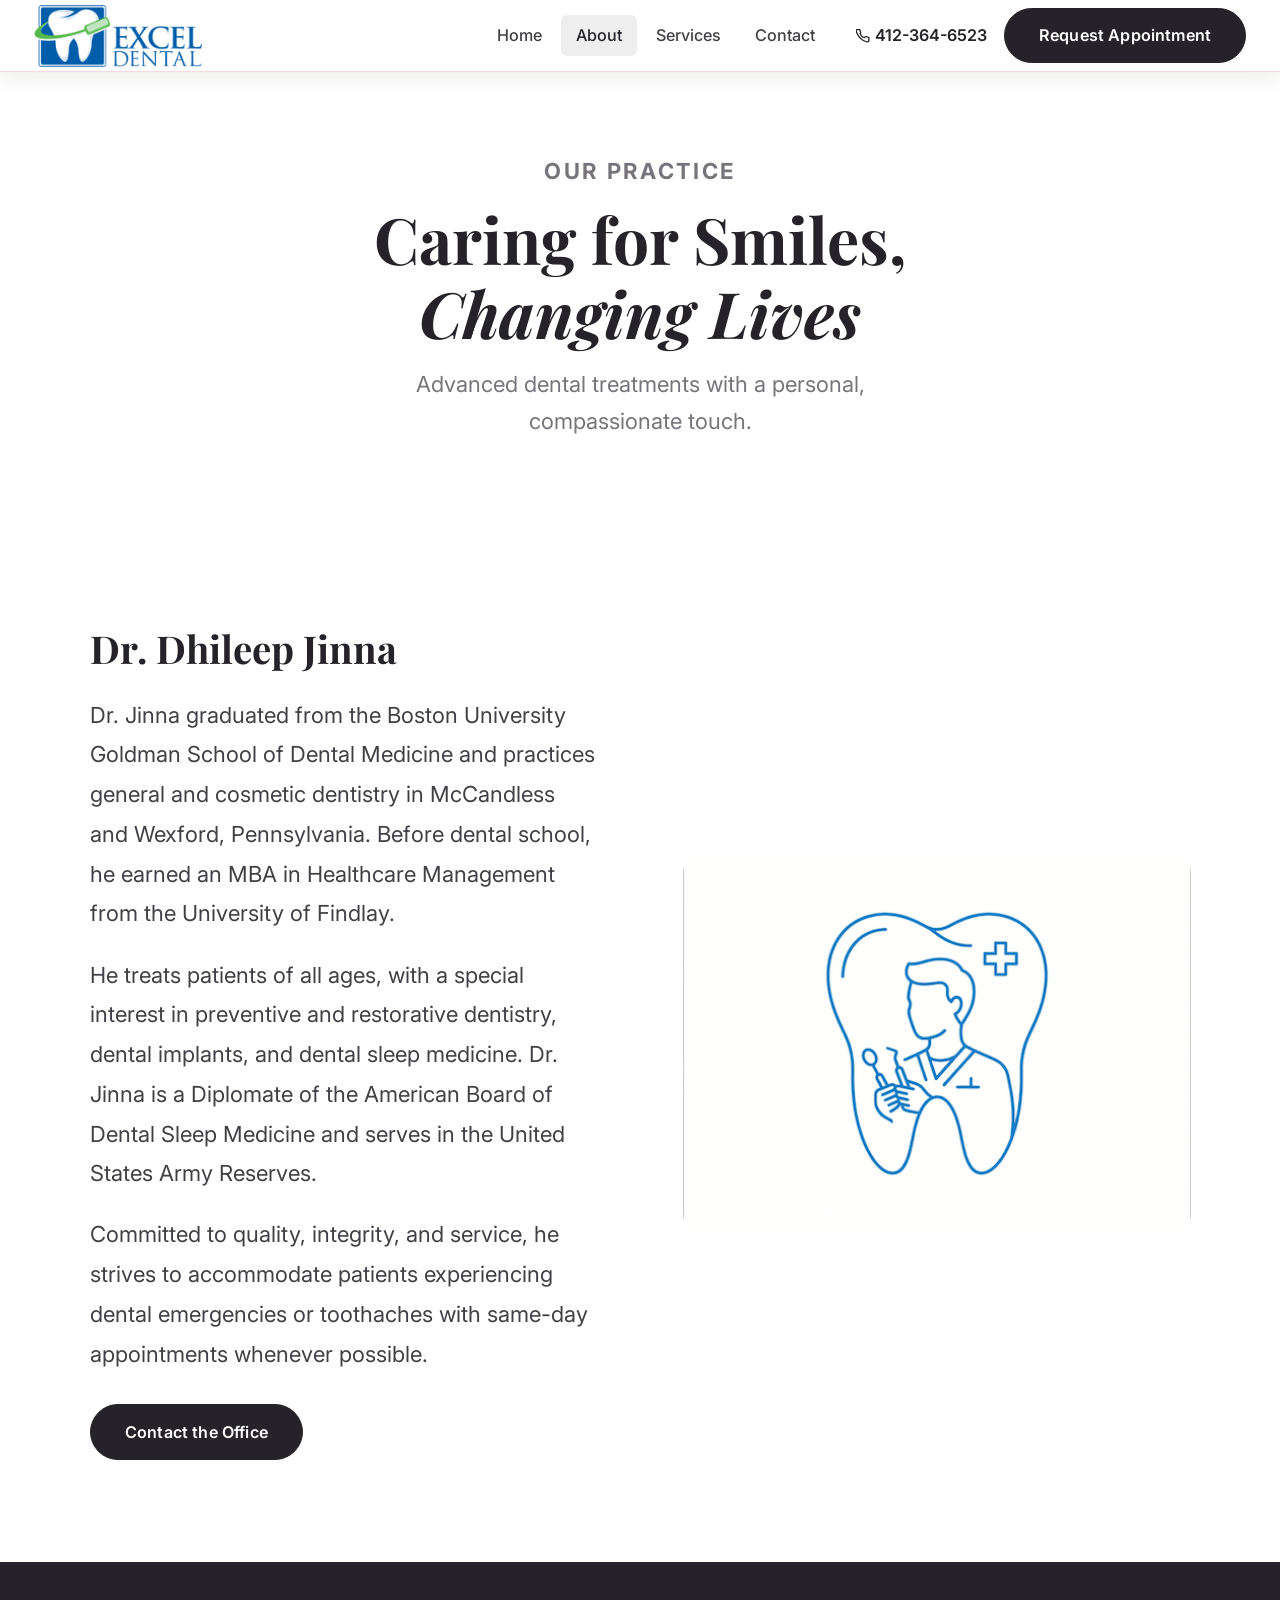
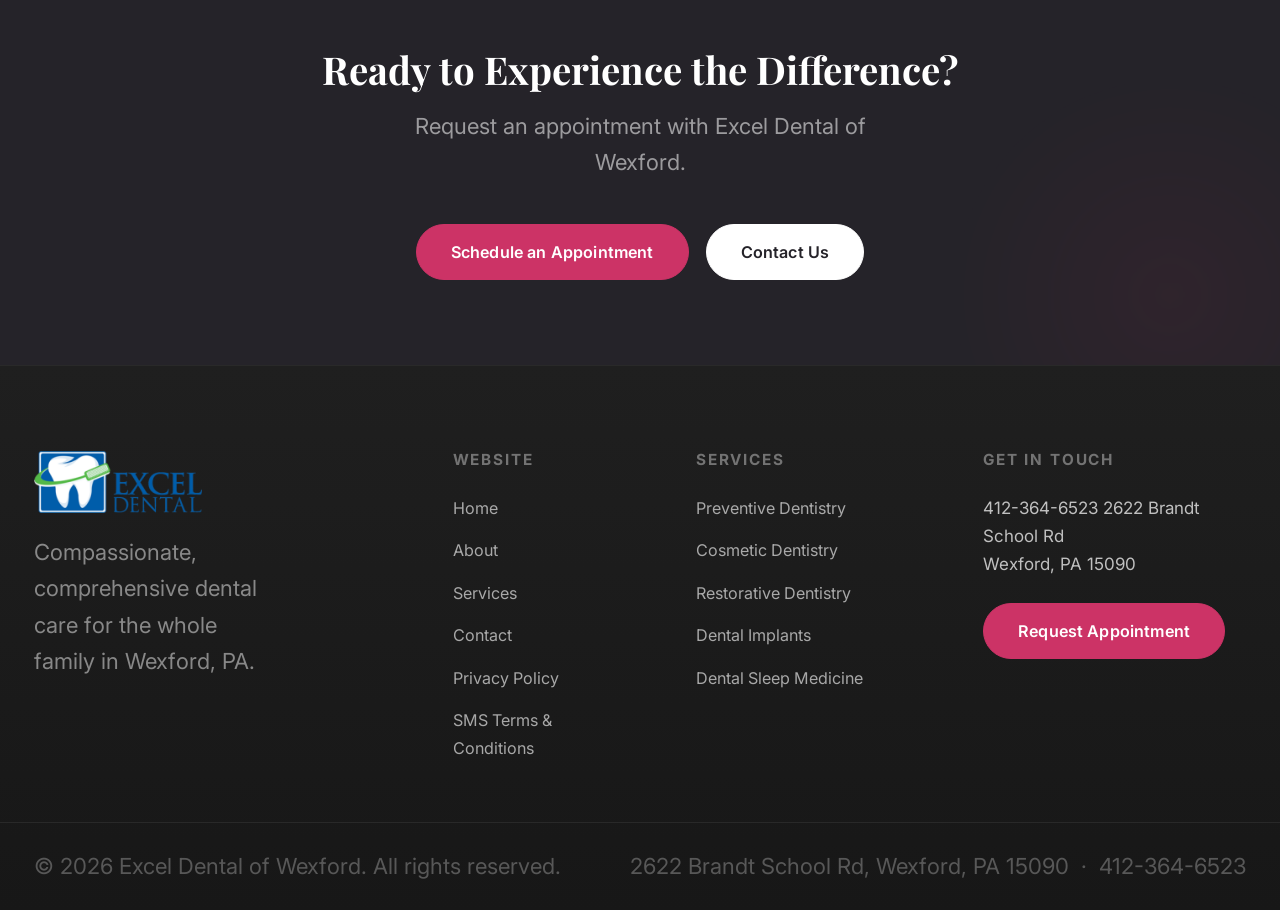
==== about.html @ 0b2e1213 "created the website" ====
<!DOCTYPE html>
<html lang="en">
<head>
  <meta charset="UTF-8" />
  <meta name="viewport" content="width=device-width, initial-scale=1.0" />
  <title>About | Excel Dental of Wexford</title>
  <meta name="description" content="Meet Dr. Dhileep Jinna and learn about Excel Dental of Wexford's compassionate approach to general and cosmetic dentistry." />
  <link rel="canonical" href="https://www.exceldentalwexford.com/about.html" />
  <meta property="og:type" content="website" />
  <meta property="og:site_name" content="Excel Dental of Wexford" />
  <meta property="og:title" content="About Us | Excel Dental of Wexford" />
  <meta property="og:description" content="Meet Dr. Dhileep Jinna and learn about Excel Dental of Wexford's compassionate approach to general and cosmetic dentistry." />
  <meta property="og:url" content="https://www.exceldentalwexford.com/about.html" />
  <meta property="og:image" content="https://www.exceldentalwexford.com/assets/images/excel-dental-wexford-logo.png" />
  <meta name="twitter:card" content="summary_large_image" />
  <meta name="twitter:title" content="About Us | Excel Dental of Wexford" />
  <meta name="twitter:description" content="Meet Dr. Dhileep Jinna and learn about Excel Dental of Wexford's compassionate approach to general and cosmetic dentistry." />
  <meta name="twitter:image" content="https://www.exceldentalwexford.com/assets/images/excel-dental-wexford-logo.png" />
  <link rel="preconnect" href="https://fonts.googleapis.com" />
  <link rel="preconnect" href="https://fonts.gstatic.com" crossorigin />
  <link href="https://fonts.googleapis.com/css2?family=Playfair+Display:ital,wght@0,400;0,600;0,700;1,400;1,600&family=Inter:wght@300;400;500;600;700&display=swap" rel="stylesheet" />
  <link rel="stylesheet" href="css/style.css" />
  <link rel="icon" href="/favicon.ico" sizes="any" />
  <script type="application/ld+json">
  {
    "@context": "https://schema.org",
    "@type": "MedicalOrganization",
    "name": "Excel Dental of Wexford",
    "url": "https://www.exceldentalwexford.com/about.html",
    "description": "Meet Dr. Dhileep Jinna and learn about Excel Dental of Wexford's compassionate approach to general and cosmetic dentistry.",
    "telephone": "+14123646523",
    "address": {
      "@type": "PostalAddress",
      "streetAddress": "2622 Brandt School Rd",
      "addressLocality": "Wexford",
      "addressRegion": "PA",
      "postalCode": "15090",
      "addressCountry": "US"
    },
    "foundingDate": "2000",
    "medicalSpecialty": "Dentistry"
  }
  </script>
</head>
<body>

  <!-- ===== NAVBAR ===== -->
  <header class="navbar" id="navbar">
    <div class="nav-inner">
      <a href="index.html" class="nav-logo" aria-label="Excel Dental of Wexford — home">
        <div class="nav-logo-icon">
          <svg viewBox="-32 0 512 512" xmlns="http://www.w3.org/2000/svg" aria-hidden="true" style="fill:#fff;">
            <path d="M443.98 96.25c-11.01-45.22-47.11-82.06-92.01-93.72-32.19-8.36-63 5.1-89.14 24.33-3.25 2.39-6.96 3.73-10.5 5.48l28.32 18.21c7.42 4.77 9.58 14.67 4.8 22.11-4.46 6.95-14.27 9.86-22.11 4.8L162.83 12.84c-20.7-10.85-43.38-16.4-66.81-10.31-44.9 11.67-81 48.5-92.01 93.72-10.13 41.62-.42 80.81 21.5 110.43 23.36 31.57 32.68 68.66 36.29 107.35 4.4 47.16 10.33 94.16 20.94 140.32l7.8 33.95c3.19 13.87 15.49 23.7 29.67 23.7 13.97 0 26.15-9.55 29.54-23.16l34.47-138.42c4.56-18.32 20.96-31.16 39.76-31.16s35.2 12.85 39.76 31.16l34.47 138.42c3.39 13.61 15.57 23.16 29.54 23.16 14.18 0 26.48-9.83 29.67-23.7l7.8-33.95c10.61-46.15 16.53-93.16 20.94-140.32 3.61-38.7 12.93-75.78 36.29-107.35 21.95-29.61 31.66-68.8 21.53-110.43z"/>
          </svg>
        </div>
        <div class="nav-logo-text">
          <span class="name">Excel Dental of Wexford</span>
          <span class="tagline">Wexford, PA</span>
        </div>
      </a>
      <nav class="nav-menu" aria-label="Primary navigation">
        <a href="index.html">Home</a>
        <a href="about.html" class="active">About</a>
        <a href="services.html">Services</a>
        <a href="contact.html">Contact</a>
      </nav>
      <div class="nav-actions">
        <a href="tel:4123646523" class="nav-phone">
          <svg width="14" height="14" viewBox="0 0 24 24" fill="none" stroke="currentColor" stroke-width="2.2" stroke-linecap="round" stroke-linejoin="round" aria-hidden="true"><path d="M22 16.92v3a2 2 0 01-2.18 2 19.79 19.79 0 01-8.63-3.07A19.5 19.5 0 013.06 9.81a19.79 19.79 0 01-3.07-8.67A2 2 0 012.18 1h3a2 2 0 012 1.72c.127.96.361 1.903.7 2.81a2 2 0 01-.45 2.11L6.91 8.16a16 16 0 006.93 6.93l1.52-1.52a2 2 0 012.11-.45c.907.339 1.85.573 2.81.7A2 2 0 0122 16.92z"/></svg>
          412-364-6523
        </a>
        <a href="https://appt.link/meet-with-excel-dental-wexford-CfDi1af0/in-person-meeting" target="_blank" rel="noopener" class="btn btn-dark">Request Appointment</a>
      </div>
      <button class="nav-hamburger" id="navHamburger" aria-label="Toggle menu" aria-expanded="false">
        <span></span><span></span><span></span>
      </button>
    </div>
    <nav class="nav-mobile" aria-label="Mobile navigation">
      <a href="index.html">Home</a>
      <a href="about.html">About</a>
      <a href="services.html">Services</a>
      <a href="contact.html">Contact</a>
      <div class="nav-mobile-cta">
        <a href="tel:4123646523" class="btn btn-outline">📞 412-364-6523</a>
        <a href="https://appt.link/meet-with-excel-dental-wexford-CfDi1af0/in-person-meeting" target="_blank" rel="noopener" class="btn btn-dark">Request Appointment</a>
      </div>
    </nav>
  </header>

  <!-- ===== PAGE HEADER ===== -->
  <section class="page-header">
    <p class="tag">Our Practice</p>
    <h1>Caring for Smiles,<br><em>Changing Lives</em></h1>
    <p>Advanced dental treatments with a personal, compassionate touch.</p>
  </section>

  <!-- ===== STORY ===== -->
  <section class="about-story" aria-labelledby="story-heading">
    <div class="about-story-inner">
      <div class="about-story-text fade-up" data-reveal="fade-left">
        <h2 id="story-heading">Dr. Dhileep Jinna</h2>
        <p>Dr. Jinna graduated from the Boston University Goldman School of Dental Medicine and practices general and cosmetic dentistry in McCandless and Wexford, Pennsylvania. Before dental school, he earned an MBA in Healthcare Management from the University of Findlay.</p>
        <p>He treats patients of all ages, with a special interest in preventive and restorative dentistry, dental implants, and dental sleep medicine. Dr. Jinna is a Diplomate of the American Board of Dental Sleep Medicine and serves in the United States Army Reserves.</p>
        <p>Committed to quality, integrity, and service, he strives to accommodate patients experiencing dental emergencies or toothaches with same-day appointments whenever possible.</p>
        <a href="contact.html" class="btn btn-dark" style="margin-top:.5rem;">Contact the Office</a>
      </div>
      <div class="about-story-img fade-up" data-reveal="fade-right">
        <img
          src="assets/images/dr-dhileep-jinna.png"
          alt="Dr. Dhileep Jinna of Excel Dental of Wexford"
          loading="lazy"
        />
      </div>
    </div>
  </section>

  <!-- ===== CTA BANNER ===== -->
  <section class="cta-banner" aria-labelledby="cta-heading">
    <h2 id="cta-heading" class="fade-up">Ready to Experience the Difference?</h2>
    <p class="fade-up">Request an appointment with Excel Dental of Wexford.</p>
    <div class="cta-actions fade-up">
      <a href="https://appt.link/meet-with-excel-dental-wexford-CfDi1af0/in-person-meeting" target="_blank" rel="noopener" class="btn btn-accent">Schedule an Appointment</a>
      <a href="contact.html" class="btn btn-light">Contact Us</a>
    </div>
  </section>

  <!-- ===== FOOTER ===== -->
  <footer class="footer">
    <div class="footer-main">
      <div class="footer-brand">
        <div class="f-logo">
          <div class="f-logo-icon">
            <svg viewBox="-32 0 512 512" xmlns="http://www.w3.org/2000/svg" aria-hidden="true" style="fill:#2a2a2a;">
              <path d="M443.98 96.25c-11.01-45.22-47.11-82.06-92.01-93.72-32.19-8.36-63 5.1-89.14 24.33-3.25 2.39-6.96 3.73-10.5 5.48l28.32 18.21c7.42 4.77 9.58 14.67 4.8 22.11-4.46 6.95-14.27 9.86-22.11 4.8L162.83 12.84c-20.7-10.85-43.38-16.4-66.81-10.31-44.9 11.67-81 48.5-92.01 93.72-10.13 41.62-.42 80.81 21.5 110.43 23.36 31.57 32.68 68.66 36.29 107.35 4.4 47.16 10.33 94.16 20.94 140.32l7.8 33.95c3.19 13.87 15.49 23.7 29.67 23.7 13.97 0 26.15-9.55 29.54-23.16l34.47-138.42c4.56-18.32 20.96-31.16 39.76-31.16s35.2 12.85 39.76 31.16l34.47 138.42c3.39 13.61 15.57 23.16 29.54 23.16 14.18 0 26.48-9.83 29.67-23.7l7.8-33.95c10.61-46.15 16.53-93.16 20.94-140.32 3.61-38.7 12.93-75.78 36.29-107.35 21.95-29.61 31.66-68.8 21.53-110.43z"/>
            </svg>
          </div>
          <div class="f-logo-text"><span class="name">Excel Dental</span><span class="care">Care</span></div>
        </div>
        <p>Compassionate, comprehensive dental care for the whole family in Wexford, PA.</p>
      </div>
      <div class="footer-col">
        <h4>Website</h4>
        <ul>
          <li><a href="index.html">Home</a></li>
          <li><a href="about.html">About</a></li>
          <li><a href="services.html">Services</a></li>
          <li><a href="contact.html">Contact</a></li>
        </ul>
      </div>
      <div class="footer-col">
        <h4>Services</h4>
        <ul>
          <li><a href="cleaning-and-prevention.html">Preventive Dentistry</a></li>
          <li><a href="cosmetic-dentistry.html">Cosmetic Dentistry</a></li>
          <li><a href="restorative-dentistry.html">Restorative Dentistry</a></li>
          <li><a href="dental-implants.html">Dental Implants</a></li>
        </ul>
      </div>
      <div class="footer-col">
        <h4>Get In Touch</h4>
        <div class="footer-contact-info">
          <a href="tel:4123646523">412-364-6523</a>
          <a href="https://maps.app.goo.gl/ELgBJtn3nYdZm5mt8" target="_blank" rel="noopener">2622 Brandt School Rd<br>Wexford, PA 15090</a>
        </div>
        <a href="https://appt.link/meet-with-excel-dental-wexford-CfDi1af0/in-person-meeting" target="_blank" rel="noopener" class="btn btn-accent footer-appt-btn">Request Appointment</a>
      </div>
    </div>
    <div class="footer-bottom">
      <p>&copy; <span id="year"></span> Excel Dental of Wexford. All rights reserved.</p>
      <p>2622 Brandt School Rd, Wexford, PA 15090 &nbsp;·&nbsp; 412-364-6523</p>
    </div>
  </footer>

  <script src="js/main.js"></script>
</body>
</html>
---- css/style.css ----
/* ===================================================
   Excel Dental of Wexford — Main Stylesheet
   =================================================== */

/* === CSS VARIABLES === */
:root {
  --primary:       #cc3366;
  --primary-dark:  #a92550;
  --primary-light: #f3c7d6;
  --bg:            #f5f5f6;
  --bg-light:      #ffffff;
  --bg-about:      #f3c7d6;
  --surface:       #ffffff;
  --surface-alt:   #f8f5f6;
  --dark:          #252329;
  --text:          #414047;
  --muted:         #77747c;
  --white:         #fff;
  --border:        rgba(42,42,42,.14);
  --line-soft:     rgba(42,42,42,.09);
  --shadow-sm:     0 2px 8px rgba(0,0,0,.08);
  --shadow:        0 4px 20px rgba(0,0,0,.12);
  --shadow-lg:     0 14px 44px rgba(0,0,0,.18);
  --shadow-xl:     0 22px 64px rgba(16, 24, 8, .24);
  --radius:        20px;
  --radius-sm:     10px;
  --radius-xs:     6px;
  --ease:          cubic-bezier(.4,0,.2,1);
  --t:             all .3s var(--ease);
  --font-h:        'Playfair Display', Georgia, serif;
  --font-b:        'Inter', -apple-system, BlinkMacSystemFont, sans-serif;
}

/* === RESET === */
*, *::before, *::after { box-sizing: border-box; margin: 0; padding: 0; }
html  {
  scroll-behavior: smooth;
  font-size: 17px;
}
body  {
  font-family: var(--font-b);
  font-size: 1rem;
  line-height: 1.65;
  color: var(--text);
  background: #f7f6f7;
  overflow-x: hidden;
  -webkit-font-smoothing: antialiased;
  -webkit-tap-highlight-color: transparent;
}
img  { max-width: 100%; height: auto; display: block; }
a    { text-decoration: none; color: inherit; }
ul   { list-style: none; }
p { font-size: 1.3rem !important; }
h1,h2,h3,h4,h5 { font-family: var(--font-h); font-weight: 700; line-height: 1.15; color: var(--dark); }

/* === UTILITIES === */
.container { max-width: 1280px; margin: 0 auto; padding: 0 2rem; }

/* === BUTTONS === */
.btn {
  display: inline-flex;
  align-items: center;
  justify-content: center;
  gap: .45rem;
  padding: .8rem 2rem;
  border-radius: 100px;
  font-family: var(--font-b);
  font-size: .95rem;
  font-weight: 600;
  letter-spacing: .01em;
  cursor: pointer;
  transition: var(--t);
  border: 1.5px solid transparent;
  white-space: nowrap;
  touch-action: manipulation;
}
.btn-dark    { background: var(--dark);  color: var(--white); border-color: var(--dark); }
.btn-dark:hover  { background: #3a3a3a; transform: translateY(-2px); box-shadow: var(--shadow); }
.btn-outline { background: transparent; color: var(--dark);  border-color: var(--dark); }
.btn-outline:hover { background: var(--dark); color: var(--white); transform: translateY(-2px); box-shadow: var(--shadow); }
.btn-light   { background: var(--white); color: var(--dark);  border-color: var(--white); }
.btn-light:hover { background: var(--bg-light); transform: translateY(-2px); box-shadow: var(--shadow); }
.btn-accent  { background: var(--primary); color: var(--white); border-color: var(--primary); }
.btn-accent:hover { background: var(--primary-dark); border-color: var(--primary-dark); transform: translateY(-2px); }

/* =====================================================
   NAVBAR
   ===================================================== */
.navbar {
  position: fixed;
  top: 0; left: 0; right: 0;
  z-index: 100;
  height: 72px;
  background: rgba(255,255,255,.96);
  backdrop-filter: blur(16px);
  -webkit-backdrop-filter: blur(16px);
  border-bottom: 1px solid rgba(204,51,102,.18);
  box-shadow: 0 6px 20px rgba(36, 45, 18, .08);
  transition: var(--t);
}
.navbar.scrolled { background: rgba(255,255,255,.99); box-shadow: var(--shadow-sm); }

.nav-inner {
  max-width: 1280px;
  margin: 0 auto;
  padding: 0 2rem;
  height: 100%;
  display: flex;
  align-items: center;
  gap: 1.5rem;
}

/* Logo */
.nav-logo { display: flex; align-items: center; gap: .6rem; flex-shrink: 0; }
.nav-logo-icon {
  width: 38px; height: 38px;
  background: var(--dark);
  border-radius: 10px;
  display: flex; align-items: center; justify-content: center;
}
.nav-logo-icon { display: none; }
.nav-logo::before {
  content: '';
  display: block;
  width: 168px;
  height: 62px;
  flex: 0 0 auto;
  background: url('../assets/images/excel-dental-wexford-logo.png') center / contain no-repeat;
}
.nav-logo-text { display: none; }
.nav-logo-icon svg { width: 20px; height: 20px; }
.nav-logo-text .name {
  display: block;
  font-family: var(--font-h);
  font-size: 1rem; font-weight: 700;
  color: var(--dark); line-height: 1.1;
  white-space: nowrap;
}
.nav-logo-text .tagline {
  display: block;
  font-size: .9rem;
  text-transform: uppercase;
  letter-spacing: .14em;
  color: var(--muted); line-height: 1;
}

/* Nav menu */
.nav-menu { display: flex; align-items: center; gap: .2rem; margin-left: auto; }
.nav-menu a {
  padding: .45rem .9rem;
  border-radius: var(--radius-xs);
  font-size: .95rem; font-weight: 500;
  color: var(--text);
  transition: var(--t);
}
.nav-menu a:hover,
.nav-menu a.active { background: rgba(42,42,42,.08); color: var(--dark); }
.nav-menu a { touch-action: manipulation; }

/* Nav actions */
.nav-actions { display: flex; align-items: center; gap: 1rem; flex-shrink: 0; }
.nav-phone {
  font-size: .95rem; font-weight: 600;
  color: var(--dark);
  display: flex; align-items: center; gap: .3rem;
}
.nav-phone:hover { text-decoration: underline; }

/* Hamburger */
.nav-hamburger {
  display: none;
  background: none; border: none; cursor: pointer;
  padding: .5rem;
  flex-direction: column; gap: 5px;
}
.nav-hamburger span {
  display: block; width: 22px; height: 2px;
  background: var(--dark); border-radius: 2px;
  transition: var(--t);
}

/* Mobile drawer */
.nav-mobile {
  display: none;
  position: fixed;
  top: 72px; left: 0; right: 0;
  background: var(--bg-light);
  border-bottom: 1px solid var(--border);
  padding: 1.25rem 2rem 1.5rem;
  flex-direction: column;
  gap: .3rem;
  z-index: 99;
  box-shadow: var(--shadow);
}
.nav-mobile.open { display: flex; }
.nav-mobile a {
  padding: .7rem 1rem;
  border-radius: var(--radius-xs);
  font-size: .95rem; font-weight: 500;
  color: var(--text); transition: var(--t);
  touch-action: manipulation;
}
.nav-mobile a:hover { background: rgba(42,42,42,.06); }
.nav-mobile-cta {
  margin-top: 1rem;
  padding-top: 1rem;
  border-top: 1px solid var(--border);
  display: flex; flex-direction: column; gap: .6rem;
}

/* =====================================================
   HERO
   ===================================================== */
.hero {
  display: grid;
  grid-template-columns: 1fr 1fr;
  min-height: 100vh;
  padding-top: 72px;
  background:
    linear-gradient(140deg, #ffffff 0%, #fbf3f6 55%, #f8e9ef 100%);
}
.hero-left {
  display: flex;
  align-items: center;
  padding: 5rem 3rem 5rem;
  padding-left: max(3rem, calc((100vw - 1280px) / 2 + 2rem));
}
.hero-text { max-width: 500px; }
.hero-chip {
  display: inline-flex; align-items: center; gap: .4rem;
  background: rgba(204,51,102,.12);
  color: var(--dark);
  padding: .35rem 1rem;
  border-radius: 100px;
  font-size: .92rem; font-weight: 700;
  text-transform: uppercase; letter-spacing: .1em;
  margin-bottom: 1.75rem;
}
.hero-h1 { font-size: clamp(2.8rem,5vw,4.5rem); color: var(--dark); margin-bottom: .5rem; }
.hero-h1 em { font-style: italic; font-weight: 400; }
.hero-tagline {
  font-family: var(--font-h);
  font-size: clamp(1rem,1.8vw,1.25rem);
  font-style: italic; font-weight: 400;
  color: var(--muted); margin-bottom: 1rem;
}
.hero-desc { font-size: .95rem; color: var(--muted); margin-bottom: 2.5rem; max-width: 380px; line-height: 1.7; }
.hero-actions { display: flex; gap: .85rem; flex-wrap: wrap; }

.hero-right { position: relative; overflow: hidden; }
.hero-right::after {
  content: '';
  position: absolute;
  inset: 0;
  background: linear-gradient(180deg, rgba(0,0,0,.06) 0%, rgba(0,0,0,.22) 100%);
  pointer-events: none;
}
.hero-right img {
  width: 100%;
  height: 100%;
  object-fit: cover;
  object-position: center top;
  transform: scale(1.02);
  filter: saturate(1.08) contrast(1.02);
}

/* =====================================================
   TRUST STRIP
   ===================================================== */
.trust-strip {
  background:
    radial-gradient(circle at 20% 25%, rgba(255,255,255,.2) 0%, rgba(255,255,255,0) 52%),
    linear-gradient(135deg, #cc3366 0%, #a92550 100%);
  padding: 1.25rem 2rem;
}

.trust-inner {
  max-width: 1200px;
  margin: 0 auto;
  display: grid;
  grid-template-columns: repeat(3, 1fr);
  gap: 1rem;
}

.trust-item {
  border: 1px solid rgba(42,42,42,.16);
  border-radius: var(--radius-sm);
  background: rgba(255,255,255,.25);
  padding: 1.1rem 1.15rem;
  box-shadow: 0 10px 22px rgba(34,42,14,.15), inset 0 1px 0 rgba(255,255,255,.4);
}

.trust-item h2 {
  font-size: clamp(1.2rem, 2vw, 1.5rem);
  margin-bottom: .3rem;
}

.trust-item p {
  font-size: .92rem;
  color: rgba(42,42,42,.9);
  line-height: 1.55;
}

/* =====================================================
   ABOUT
   ===================================================== */
.about { display: grid; grid-template-columns: 1fr 1fr; min-height: 580px; }
.about-left { overflow: hidden; }
.about-left img { width: 100%; height: 100%; object-fit: cover; transition: transform .7s ease; }
.about-left:hover img { transform: scale(1.04); }

.about-right {
  background: linear-gradient(170deg, #f8dce6 0%, #ffffff 100%);
  display: flex; flex-direction: column; justify-content: center;
  padding: 5rem 3rem;
  padding-right: max(3rem, calc((100vw - 1280px) / 2 + 2rem));
  box-shadow: inset 0 1px 0 rgba(255,255,255,.65), inset 22px 0 36px rgba(125,31,66,.07);
}
.about-right h2 { font-size: clamp(1.75rem,3vw,2.6rem); margin-bottom: 1.5rem; max-width: 440px; }
.about-right p { font-size: .96rem; color: var(--dark); line-height: 1.8; max-width: 480px; margin-bottom: 2.5rem; opacity: .88; }

/* =====================================================
   WHY CHOOSE US
   ===================================================== */
.why-us {
  padding: 6rem 1erem;
  background:
    radial-gradient(circle at 85% 18%, rgba(204,51,102,.1) 0%, rgba(204,51,102,0) 42%),
    var(--bg-light);
}

.eyebrow {
  display: inline-block;
  font-size: .85rem;
  font-weight: 700;
  letter-spacing: .12em;
  text-transform: uppercase;
  color: var(--muted);
  margin-bottom: .7rem;
}

.why-us-intro {
  max-width: 640px;
  margin: 0 auto 3.5rem;
  text-align: center;
}

.why-us-intro h2 {
  font-size: clamp(1.9rem, 3vw, 2.8rem);
  margin-bottom: .75rem;
}

.why-us-sub {
  font-size: 1.05rem !important;
  color: var(--muted);
  line-height: 1.6;
}

.why-us-grid {
  max-width: 1280px;
  margin: 0 auto;
  display: grid;
  grid-template-columns: repeat(3, 1fr);
  gap: 1.5rem;
}

.why-card {
  display: flex;
  flex-direction: column;
  gap: 1rem;
  padding: 2.25rem 2rem;
  background: var(--surface);
  border-radius: var(--radius);
  border: 1px solid var(--border);
  transition: var(--t);
}

.why-card:hover {
  transform: translateY(-3px);
  box-shadow: var(--shadow);
}

.why-card-icon {
  width: 44px;
  height: 44px;
  display: flex;
  align-items: center;
  justify-content: center;
  background: rgba(204,51,102,.12);
  border-radius: 12px;
  flex-shrink: 0;
}

.why-card-icon svg {
  width: 22px;
  height: 22px;
  stroke: var(--dark);
}

.why-card h3 {
  font-size: 1.35rem;
  line-height: 1.3;
  color: var(--dark);
}

.why-card p {
  font-size: 1.08rem !important;
  line-height: 1.75;
  color: var(--muted);
  margin: 0;
}

/* =====================================================
   SERVICES
   ===================================================== */
.services { padding: 7rem 2rem; }
/* Services page uses the same section inside its own wrapper */
.services-page-wrap .services { padding: 3rem 2rem 6rem; }
.services-intro { text-align: center; max-width: 560px; margin: 0 auto 4rem; }
.services-intro h2 { font-size: clamp(2rem,3.5vw,3rem); margin-bottom: 1rem; }
.services-intro p { color: var(--muted); font-size: 1.05rem; }

/* Flex-expand card grid (matches original WordPress design) */
.services-grid {
  display: grid;
  grid-template-columns: repeat(3, minmax(0, 1fr));
  gap: 18px;
  max-width: 1280px; margin: 0 auto 3.5rem;
}

.srv-card {
  display: flex;
  flex-direction: column;
  min-width: 0;
  min-height: 330px;
  border-radius: 6px; overflow: hidden;
  text-decoration: none;
  background-color: #ffffff;
  border: 1px solid rgba(37,35,41,.12);
  box-shadow: 0 10px 24px rgba(37,35,41,.08);
  transition: transform .25s ease, box-shadow .25s ease;
}
.srv-card:hover { box-shadow: 0 14px 28px rgba(37,35,41,.12); }

.srv-bg {
  position: relative;
  inset: auto;
  width: 64px;
  height: 64px;
  flex: 0 0 64px;
  margin: 1.5rem auto 0;
  background-size: contain; background-position: center; background-repeat: no-repeat;
  transition: transform .25s ease;
  opacity: 1;
}
.srv-card:hover .srv-bg { transform: scale(1.04); }

/* overlay not needed — gradient is on .srv-body */
.srv-overlay { display: none; }

.srv-body {
  position: relative;
  flex: 1;
  padding: 1rem 1.25rem 1.25rem;
  display: flex; flex-direction: column;
}
.srv-body h3 {
  color: var(--dark); font-size: 1.2rem; font-weight: 700;
  margin: 0; line-height: 1.2;
}
.srv-desc {
  color: var(--muted); font-size: .98rem !important; line-height: 1.55;
  margin: .55rem 0 1rem;
  max-height: none; overflow: visible; opacity: 1;
}
.srv-card:hover .srv-desc { opacity: 1; }

.srv-link {
  display: inline-block;
  padding: 9px 20px;
  background: var(--primary);
  color: var(--white);
  border-radius: 4px;
  font-size: .92rem; font-weight: 700;
  align-self: flex-start;
  opacity: 1; transform: none; margin-top: auto;
  transition: opacity .4s .08s cubic-bezier(.4,0,.2,1), transform .4s .08s cubic-bezier(.4,0,.2,1), background .25s ease;
}
.srv-link:hover { background: var(--primary-dark); }
.srv-card:hover .srv-link { opacity: 1; transform: none; margin-top: auto; }

.services-footer { text-align: center; }

/* =====================================================
   CARE OPTIONS
   ===================================================== */
.care-options {
  padding: 5.5rem 2rem;
  background:
    linear-gradient(180deg, #ffffff 0%, #f8f3f6 100%);
}

.care-options-inner {
  max-width: 1160px;
  margin: 0 auto;
  display: grid;
  grid-template-columns: 1.15fr .85fr;
  gap: 1.3rem;
}

.care-options-main,
.virtual-consult {
  border: 1px solid var(--border);
  border-radius: var(--radius);
  background: var(--white);
  padding: 2.1rem 2rem;
  box-shadow: 0 18px 38px rgba(40, 36, 26, .14);
}

.care-options-main h2 {
  font-size: clamp(1.8rem, 2.7vw, 2.5rem);
  margin-bottom: .9rem;
}

.care-options-main > p {
  color: var(--text);
  line-height: 1.7;
  margin-bottom: 1.1rem;
}

.care-options-main ul {
  margin: 0 0 1.5rem;
  padding: 0;
  display: flex;
  flex-direction: column;
  gap: .5rem;
}

.care-options-main li {
  display: flex;
  align-items: flex-start;
  gap: .55rem;
  font-size: .97rem;
  color: var(--text);
}

.care-options-main li::before {
  content: '';
  width: 7px;
  height: 7px;
  border-radius: 50%;
  margin-top: .52rem;
  background: var(--primary-dark);
  flex-shrink: 0;
}

.care-options-actions {
  display: flex;
  gap: .8rem;
  flex-wrap: wrap;
}

.virtual-consult {
  background: linear-gradient(165deg, #202020 0%, #2d2d2d 100%);
  color: var(--white);
  border-color: rgba(255,255,255,.08);
  box-shadow: var(--shadow-xl);
}

.virtual-consult h3 {
  color: var(--white);
  font-size: 1.55rem;
  margin-bottom: .65rem;
}

.virtual-consult p {
  color: rgba(255,255,255,.75);
  font-size: .95rem;
  line-height: 1.62;
  margin-bottom: 1rem;
}

.virtual-consult ol {
  margin: 0 0 1.4rem 1.2rem;
  color: rgba(255,255,255,.9);
  display: flex;
  flex-direction: column;
  gap: .6rem;
}

.virtual-consult ol li {
  line-height: 1.55;
  font-size: .95rem;
}

/* =====================================================
   TESTIMONIALS
   ===================================================== */
.testimonials {
  background:
    radial-gradient(circle at 15% 18%, rgba(204,51,102,.12) 0%, rgba(204,51,102,0) 34%),
    linear-gradient(150deg, #1f1f1f 0%, #252525 60%, #1c1c1c 100%);
  padding: 6rem 2rem;
  position: relative;
  overflow: hidden;
}

.testimonials::before {
  content: '';
  position: absolute;
  inset: 0;
  background-image: radial-gradient(rgba(255,255,255,.08) .7px, transparent .7px);
  background-size: 9px 9px;
  opacity: .18;
  pointer-events: none;
}
.testimonials-header { text-align: center; margin-bottom: 3.5rem; }
.testimonials-header h2 { color: var(--white); font-size: clamp(1.75rem,3vw,2.5rem); margin-bottom: .75rem; }
.testimonials-header p  { color: rgba(255,255,255,.45); font-size: 1rem; }

.testimonials-grid {
  display: grid; grid-template-columns: repeat(3,1fr);
  gap: 1.5rem; max-width: 1100px; margin: 0 auto;
}
.t-card {
  background: linear-gradient(180deg, rgba(255,255,255,.10) 0%, rgba(255,255,255,.03) 100%);
  border: 1px solid rgba(255,255,255,.16);
  border-radius: var(--radius); padding: 2rem;
  backdrop-filter: blur(2px);
  box-shadow: 0 16px 28px rgba(0,0,0,.24), inset 0 1px 0 rgba(255,255,255,.13);
  transition: var(--t);
}
.t-card:hover { background: rgba(255,255,255,.13); transform: translateY(-5px); }
.t-stars { color: var(--primary); font-size: .95rem; letter-spacing: 2px; margin-bottom: 1.25rem; }
.t-text  { color: rgba(255,255,255,.8); font-size: .92rem; line-height: 1.7; font-style: italic; margin-bottom: 1.5rem; }
.t-author { display: flex; align-items: center; gap: .75rem; }
.t-avatar {
  width: 42px; height: 42px; border-radius: 50%;
  background: var(--primary);
  display: flex; align-items: center; justify-content: center;
  font-weight: 700; font-size: .9rem; color: var(--dark); flex-shrink: 0;
}
.t-name { font-size: .9rem; font-weight: 600; color: var(--white); }
.t-loc  { font-size: .9rem; color: rgba(255,255,255,.4); }

/* =====================================================
   LOCATION
   ===================================================== */
.location {
  display: grid;
  grid-template-columns: 1fr 1fr;
  min-height: 560px;
  background: linear-gradient(180deg, #ffffff 0%, #f8f3f6 100%);
}
.location-map { overflow: hidden; }
.location-map iframe {
  width: 100%;
  height: 100%;
  min-height: 460px;
  border: none;
  box-shadow: inset 0 0 0 1px rgba(0,0,0,.06);
}

.location-info {
  display: flex; flex-direction: column; justify-content: center;
  padding: 5rem 3rem;
  padding-right: max(3rem, calc((100vw - 1280px) / 2 + 2rem));
  background: linear-gradient(180deg, rgba(255,255,255,.45) 0%, rgba(255,255,255,.16) 100%);
}
.location-info h2 { font-size: clamp(1.75rem,3vw,2.75rem); margin-bottom: 2.5rem; max-width: 360px; }
.location-info h2 em { font-style: italic; font-weight: 400; }

.info-blocks { display: flex; flex-direction: column; gap: 2rem; margin-bottom: 2.5rem; }
.info-block  { display: flex; gap: 1.1rem; align-items: flex-start; }
.info-icon   {
  width: 40px; height: 40px; flex-shrink: 0;
  background: rgba(204,51,102,.12);
  border-radius: var(--radius-sm);
  display: flex; align-items: center; justify-content: center;
}
.info-icon svg { width: 18px; height: 18px; fill: none; stroke: var(--dark); stroke-width: 2; stroke-linecap: round; stroke-linejoin: round; }
.info-label { font-size: .9rem; font-weight: 700; text-transform: uppercase; letter-spacing: .06em; color: var(--muted); margin-bottom: .35rem; }
.info-value { font-size: 1rem; color: var(--text); line-height: 1.6; }
.info-value a { color: var(--dark); font-weight: 600; }
.info-value a:hover { text-decoration: underline; }

/* =====================================================
   FOOTER
   ===================================================== */
.footer {
  background: linear-gradient(180deg, #1f1f1f 0%, #171717 100%);
  color: rgba(255,255,255,.72);
  border-top: 1px solid rgba(255,255,255,.08);
}
.footer-main {
  display: grid; grid-template-columns: 2fr 1fr 1.25fr 1.5fr;
  gap: 4rem; max-width: 1280px; margin: 0 auto;
  padding: 5rem 2rem 3.5rem;
}

/* Footer brand */
.footer-brand .f-logo { display: flex; align-items: center; gap: .6rem; margin-bottom: 1.25rem; }
.footer-brand .f-logo-icon {
  width: 38px; height: 38px; background: var(--primary); border-radius: 9px;
  display: flex; align-items: center; justify-content: center;
}
.footer-brand .f-logo-icon { display: none; }
.footer-brand .f-logo-text { display: none; }
.footer-brand .f-logo::before {
  content: '';
  display: block;
  width: 168px;
  height: 62px;
  flex: 0 0 auto;
  background: url('../assets/images/excel-dental-wexford-logo.png') center / contain no-repeat;
}
.footer-brand .f-logo-icon svg { width: 20px; height: 20px; }
.f-logo-text .name  { display: block; font-family: var(--font-h); font-size: 1rem; font-weight: 700; color: var(--white); line-height: 1.1; }
.f-logo-text .care  { display: block; font-size: .9rem; text-transform: uppercase; letter-spacing: .08em; color: rgba(255,255,255,.35); }
.footer-brand > p   { font-size: .95rem; line-height: 1.65; max-width: 230px; color: rgba(255,255,255,.48); margin-bottom: 1.75rem; }

.footer-social { display: flex; gap: .5rem; }
.footer-social a {
  width: 34px; height: 34px; border-radius: 8px;
  background: rgba(255,255,255,.08);
  display: flex; align-items: center; justify-content: center;
  transition: var(--t);
}
.footer-social a:hover { background: rgba(255,255,255,.16); }
.footer-social svg { width: 16px; height: 16px; fill: rgba(255,255,255,.6); }

/* Footer cols */
.footer-col h4 {
  font-family: var(--font-b); font-size: .9rem; font-weight: 700;
  text-transform: uppercase; letter-spacing: .12em;
  color: rgba(255,255,255,.38); margin-bottom: 1.5rem;
}
.footer-col ul { display: flex; flex-direction: column; gap: .85rem; }
.footer-col ul a { font-size: .95rem; color: rgba(255,255,255,.62); transition: var(--t); line-height: 1.5; }
.footer-col ul a:hover { color: var(--white); }
.footer-appt-btn { display: inline-flex; margin-top: 1.5rem; }

.footer-bottom {
  border-top: 1px solid rgba(255,255,255,.07);
  padding: 1.5rem 2rem;
  max-width: 1280px; margin: 0 auto;
  display: flex; justify-content: space-between; align-items: center; gap: 1rem; flex-wrap: wrap;
}
.footer-bottom p { font-size: .9rem; color: rgba(255,255,255,.28); }

/* =====================================================
   PAGE HEADER (inner pages)
   ===================================================== */
.page-header {
  background: var(--bg-light);
  padding: 9rem 2rem 5rem;
  text-align: center;
}
.page-header .tag {
  display: inline-block;
  font-size: .9rem; font-weight: 700;
  text-transform: uppercase; letter-spacing: .12em;
  color: var(--muted); margin-bottom: .75rem;
}
.page-header h1 { font-size: clamp(2.5rem,5vw,4rem); margin-bottom: 1rem; }
.page-header p  { font-size: 1.1rem; color: var(--muted); max-width: 500px; margin: 0 auto; }

.sleep-content {
  max-width: 900px;
  margin: 0 auto;
  padding: 4rem 2rem 6rem;
}
.sleep-content p,
.sleep-content li { font-size: 1rem !important; line-height: 1.75; }
.sleep-intro { padding-bottom: 2rem; }
.sleep-content h2 { font-size: clamp(1.5rem, 3vw, 2rem); margin-bottom: .9rem; }
.sleep-content h3 { font-family: var(--font-b); font-size: 1rem; margin: 1.3rem 0 .6rem; }
.sleep-section { padding: 1.8rem 0; border-top: 1px solid var(--border); }
.sleep-content ul,
.sleep-content ol { margin: .5rem 0 0 1.25rem; list-style: disc; }
.sleep-content ol { list-style: decimal; }
.sleep-content li { padding-left: .2rem; margin: .35rem 0; }
.sleep-cta { margin-top: 1.5rem; padding: 2rem; background: #faeaf0; border-left: 4px solid var(--primary); }
.sleep-cta .cta-actions { display: flex; flex-wrap: wrap; gap: .75rem; margin-top: 1rem; }

@media (max-width: 600px) {
  .sleep-content { padding: 3rem 1.25rem 4rem; }
  .sleep-cta { padding: 1.4rem; }
}

/* =====================================================
   WEXFORD POLICY DOCUMENTS
   ===================================================== */
.legal-page {
  min-height: 100vh;
  background: var(--bg-light);
}
.legal-topbar {
  min-height: 72px;
  padding: 1rem max(2rem, calc((100vw - 1100px) / 2));
  display: flex;
  justify-content: space-between;
  align-items: center;
  gap: 1rem;
  background: var(--surface);
  border-bottom: 1px solid var(--border);
}
.legal-topbar a { font-family: var(--font-h); font-weight: 700; color: var(--dark); }
.legal-topbar span { color: var(--muted); font-size: .85rem; }
.legal-document {
  max-width: 900px;
  margin: 0 auto;
  padding: 4.5rem 2rem 6rem;
  color: var(--text);
}
.legal-eyebrow {
  color: var(--primary-dark);
  font-size: .8rem !important;
  font-weight: 700;
  letter-spacing: .08em;
  text-transform: uppercase;
  margin-bottom: .65rem;
}
.legal-document h1 { font-size: clamp(2.2rem, 5vw, 3.25rem); margin-bottom: .75rem; }
.legal-effective { color: var(--muted); font-size: .95rem !important; margin-bottom: 1.5rem; }
.legal-scope {
  padding: 1rem 1.15rem;
  border-left: 3px solid var(--primary-dark);
  background: rgba(255,255,255,.55);
  font-size: .95rem !important;
  margin-bottom: 2.5rem;
}
.legal-document section { padding: 1.7rem 0; border-top: 1px solid var(--border); }
.legal-document h2 { font-size: 1.4rem; margin-bottom: .9rem; }
.legal-document h3 { font-family: var(--font-b); font-size: 1.05rem; margin: 1.4rem 0 .6rem; }
.legal-document p,
.legal-document li,
.legal-document address {
  font-size: 1rem !important;
  line-height: 1.75;
}
.legal-document p { margin: 0 0 .9rem; }
.legal-document ul { list-style: disc; margin: .4rem 0 1rem 1.35rem; }
.legal-document li { padding-left: .2rem; margin: .35rem 0; }
.legal-document address { font-style: normal; }
.legal-document a { color: #53611b; text-decoration: underline; text-underline-offset: .15em; }
.legal-document a:hover { color: var(--dark); }
.legal-related { display: flex; flex-wrap: wrap; gap: 1rem 2rem; padding-top: 1.5rem; border-top: 1px solid var(--border); }

@media (max-width: 600px) {
  .legal-topbar { align-items: flex-start; flex-direction: column; padding: 1rem 1.25rem; }
  .legal-document { padding: 3rem 1.25rem 4rem; }
}

/* =====================================================
   ABOUT PAGE
   ===================================================== */
.about-story { padding: 6rem 2rem; background: var(--bg-light); overflow-x: clip; }
.about-story-inner {
  max-width: 1100px; margin: 0 auto;
  display: grid; grid-template-columns: 1fr 1fr; gap: 5rem; align-items: center;
}
.about-story-text h2 { font-size: clamp(1.75rem,3vw,2.5rem); margin-bottom: 1.5rem; }
.about-story-text p  { color: var(--text); line-height: 1.8; margin-bottom: 1.25rem; }
.about-story-img { border-radius: var(--radius); overflow: hidden; }
.about-story-img img { width: 100%; aspect-ratio: 4/3; object-fit: cover; }

.values-section { padding: 6rem 2rem; }
.values-header  { text-align: center; max-width: 560px; margin: 0 auto 3rem; }
.values-header h2 { font-size: clamp(2rem,3vw,2.75rem); margin-bottom: 1rem; }
.values-header p  { color: var(--muted); }

.values-grid {
  display: grid; grid-template-columns: repeat(3,1fr);
  gap: 1.75rem; max-width: 1100px; margin: 0 auto;
}
.value-card {
  background: linear-gradient(180deg, #ffffff 0%, #fbf3f6 100%);
  border-radius: var(--radius);
  padding: 2.5rem 2rem;
  border: 1px solid var(--line-soft);
  box-shadow: 0 14px 28px rgba(46,42,32,.11);
}
.value-icon {
  width: 52px; height: 52px;
  background: rgba(204,51,102,.12);
  border-radius: 14px;
  display: flex; align-items: center; justify-content: center;
  margin-bottom: 1.25rem;
}
.value-icon svg { width: 26px; height: 26px; fill: none; stroke: var(--dark); stroke-width: 2; stroke-linecap: round; stroke-linejoin: round; }
.value-card h3 { font-size: 1.15rem; margin-bottom: .75rem; }
.value-card p  { font-size: .9rem; color: var(--muted); line-height: 1.65; }

.team-section { padding: 6rem 2rem; background: var(--bg-light); }
.team-header   { text-align: center; max-width: 560px; margin: 0 auto 3.5rem; }
.team-header h2 { font-size: clamp(2rem,3vw,2.75rem); margin-bottom: 1rem; }
.team-grid {
  display: grid; grid-template-columns: repeat(3,1fr);
  gap: 2rem; max-width: 1100px; margin: 0 auto;
}
.team-card { text-align: center; }
.team-photo {
  border-radius: var(--radius); overflow: hidden;
  aspect-ratio: 3/4; margin-bottom: 1.25rem;
}
.team-photo img { width: 100%; height: 100%; object-fit: cover; }
.team-card h3   { font-size: 1.15rem; margin-bottom: .35rem; }
.team-card .role { font-size: .95rem; color: var(--muted); }

/* =====================================================
   TEAM PROFILES PAGE
   ===================================================== */
.team-profiles-section {
  padding: 5rem 2rem 6rem;
  background: var(--bg);
}

.team-profiles-inner {
  max-width: 1180px;
  margin: 0 auto;
}

.team-profiles-intro {
  text-align: center;
  max-width: 700px;
  margin: 0 auto 2.75rem;
}

.team-profiles-intro h2 {
  font-size: clamp(1.8rem, 3vw, 2.6rem);
  margin-bottom: .8rem;
}

.team-profiles-intro p {
  color: var(--muted);
}

.profile-grid {
  display: grid;
  grid-template-columns: repeat(3, 1fr);
  gap: 1.4rem;
}

.profile-card {
  background: linear-gradient(180deg, #ffffff 0%, #fbf3f6 100%);
  border: 1px solid var(--border);
  border-radius: var(--radius);
  overflow: hidden;
  box-shadow: 0 14px 28px rgba(46,42,32,.12);
  transition: var(--t);
}

.profile-card:hover {
  transform: translateY(-4px);
  box-shadow: var(--shadow);
}

.profile-card--wide {
  grid-column: span 3;
}

.profile-image {
  width: 100%;
  aspect-ratio: 4 / 3;
  object-fit: cover;
}

.profile-card-body {
  padding: 1.2rem 1.2rem 1.35rem;
}

.profile-role {
  font-size: .83rem;
  font-weight: 700;
  letter-spacing: .08em;
  text-transform: uppercase;
  color: var(--muted);
  margin-bottom: .4rem;
}

.profile-name {
  font-size: 1.2rem;
  margin-bottom: .45rem;
}

.profile-card-body p {
  font-size: .96rem;
  color: var(--text);
  line-height: 1.72;
}

.about-team-highlight .team-profiles-intro {
  margin-bottom: 2rem;
}

.about-team-highlight .profile-grid {
  grid-template-columns: minmax(0, 960px);
  justify-content: center;
}

.about-team-highlight .profile-card--wide {
  grid-column: auto;
}

.about-team-highlight .profile-card {
  display: grid;
  grid-template-columns: minmax(320px, 1.1fr) minmax(0, .9fr);
  align-items: stretch;
}

.about-team-highlight .profile-image {
  height: 100%;
  min-height: 320px;
  aspect-ratio: auto;
}

.about-team-highlight .profile-card-body {
  padding: 1.6rem;
  display: flex;
  flex-direction: column;
  justify-content: center;
}

/* =====================================================
   OFFICE GALLERY PAGE
   ===================================================== */
.office-video-section {
  padding: 2.5rem 2rem 1.5rem;
  background: var(--bg-light);
}

.office-video-inner {
  max-width: 1320px;
  margin: 0 auto;
}

.office-video-intro {
  text-align: center;
  max-width: 760px;
  margin: 0 auto 1.4rem;
}

.office-video-intro h2 {
  font-size: clamp(2rem, 3.6vw, 3rem);
  margin-bottom: .6rem;
}

.office-video-intro p {
  color: var(--muted);
}

.office-video-wrap {
  background: linear-gradient(180deg, var(--surface) 0%, var(--surface-alt) 100%);
  border: 1px solid var(--border);
  border-radius: var(--radius);
  overflow: hidden;
  box-shadow: 0 16px 34px rgba(46,42,32,.16);
}

.office-tour-video {
  width: 100%;
  max-height: 78vh;
  display: block;
  background: #000;
}

.office-gallery-section {
  padding: 3.5rem 2rem 6rem;
  background: var(--bg-light);
}

.office-gallery-inner {
  max-width: 1320px;
  margin: 0 auto;
}

.office-gallery-intro {
  text-align: center;
  max-width: 720px;
  margin: 0 auto 2.8rem;
}

.office-gallery-intro h2 {
  font-size: clamp(1.8rem, 3vw, 2.6rem);
  margin-bottom: .75rem;
}

.office-gallery-intro p {
  color: var(--muted);
}

.office-grid {
  display: grid;
  grid-template-columns: repeat(2, minmax(0, 1fr));
  gap: 1.8rem;
}

.office-card {
  background: linear-gradient(180deg, var(--surface) 0%, var(--surface-alt) 100%);
  border-radius: var(--radius);
  border: 1px solid var(--border);
  overflow: hidden;
  box-shadow: 0 14px 28px rgba(46,42,32,.12);
  transition: var(--t);
}

.office-card:hover {
  transform: translateY(-4px);
  box-shadow: var(--shadow);
}

.office-photo {
  width: 100%;
  aspect-ratio: 16 / 10;
  object-fit: cover;
  display: block;
}

.office-card-body {
  padding: 1.25rem 1.3rem 1.45rem;
}

.office-card-title {
  font-size: 1.2rem;
  margin-bottom: .45rem;
}

.office-card-body p {
  font-size: 1rem;
  line-height: 1.72;
  color: var(--text);
}

/* =====================================================
   SERVICES PAGE
   ===================================================== */
.services-list { padding: 4rem 2rem 6rem; max-width: 1100px; margin: 0 auto; }
.service-item {
  display: grid; grid-template-columns: 1fr 1fr; gap: 4rem;
  align-items: center; padding: 4rem 0;
  border-bottom: 1px solid var(--border);
}
.service-item:last-child { border-bottom: none; }
.service-item.rev { direction: rtl; }
.service-item.rev > * { direction: ltr; }

.srv-item-img  { border-radius: var(--radius); overflow: hidden; }
.srv-item-img img { width: 100%; aspect-ratio: 4/3; object-fit: cover; transition: transform .6s ease; }
.srv-item-img:hover img { transform: scale(1.04); }

.srv-item-text .stag { font-size: .9rem; font-weight: 700; text-transform: uppercase; letter-spacing: .06em; color: var(--muted); margin-bottom: .75rem; }
.srv-item-text h2 { font-size: clamp(1.5rem,2.5vw,2rem); margin-bottom: 1.25rem; }
.srv-item-text p  { font-size: .95rem; line-height: 1.78; color: var(--text); margin-bottom: 1.5rem; }
.srv-item-text ul {
  list-style: none; display: flex; flex-direction: column; gap: .5rem;
  margin-bottom: 2rem; padding-left: 0;
}
.srv-item-text ul li {
  display: flex; align-items: flex-start; gap: .6rem;
  font-size: .98rem; color: var(--text);
}
.srv-item-text ul li::before {
  content: '';
  display: inline-block; flex-shrink: 0;
  width: 7px; height: 7px; border-radius: 50%;
  background: var(--primary-dark); margin-top: .48rem;
}

/* =====================================================
   CONTACT PAGE
   ===================================================== */
.contact-layout {
  display: grid; grid-template-columns: 1fr 1fr;
  min-height: calc(100vh - 72px);
}
.contact-form-side {
  background: var(--bg-light);
  padding: 5rem 3rem;
  padding-left: max(3rem, calc((100vw - 1280px) / 2 + 2rem));
  display: flex; flex-direction: column; justify-content: center;
}
.contact-form-side h1 { font-size: clamp(2rem,3.5vw,2.75rem); margin-bottom: .75rem; }
.contact-form-side .sub { color: var(--muted); margin-bottom: 2.5rem; }

.contact-form { display: flex; flex-direction: column; gap: 1.25rem; }
.form-row { display: grid; grid-template-columns: 1fr 1fr; gap: 1rem; }
.form-group { display: flex; flex-direction: column; gap: .45rem; }
.form-group label {
  font-size: .9rem; font-weight: 700;
  text-transform: uppercase; letter-spacing: .08em; color: var(--muted);
}
.form-group input,
.form-group select,
.form-group textarea {
  padding: .85rem 1.1rem;
  border: 1.5px solid var(--border); border-radius: var(--radius-sm);
  font-family: var(--font-b); font-size: 1rem;
  color: var(--dark); background: var(--white);
  transition: var(--t); outline: none; resize: none;
}
.form-group input:focus,
.form-group select:focus,
.form-group textarea:focus {
  border-color: var(--primary-dark);
  box-shadow: 0 0 0 3px rgba(204,51,102,.18);
}
.form-group textarea { min-height: 130px; }
.form-submit { margin-top: .5rem; }

.contact-info-side {
  background: var(--bg-about);
  display: flex; flex-direction: column; justify-content: center;
  padding: 5rem 3rem;
  padding-right: max(3rem, calc((100vw - 1280px) / 2 + 2rem));
}
.contact-info-side h2 { font-size: clamp(1.75rem,3vw,2.5rem); margin-bottom: 2.5rem; }
.contact-map { border-radius: var(--radius); overflow: hidden; margin-top: 2rem; }
.contact-map iframe { width: 100%; height: 260px; border: none; }

/* =====================================================
   CTA BANNER
   ===================================================== */
.cta-banner {
  background: var(--dark); padding: 5rem 2rem; text-align: center;
}
.cta-banner h2 { color: var(--white); font-size: clamp(1.75rem,3vw,2.75rem); margin-bottom: 1rem; }
.cta-banner p  { color: rgba(255,255,255,.55); font-size: 1.05rem; margin-bottom: 2.5rem; max-width: 480px; margin-left: auto; margin-right: auto; }
.cta-banner .cta-actions { display: flex; gap: 1rem; justify-content: center; flex-wrap: wrap; }

/* =====================================================
   INDIVIDUAL SERVICE PAGE
   ===================================================== */

/* Hero banner with bg image */
.srv-page-hero {
  position: relative;
  min-height: 480px;
  display: flex;
  align-items: flex-end;
  padding-top: 72px;
  overflow: hidden;
}
.srv-page-hero-bg {
  position: absolute; inset: 0;
  background-size: cover; background-position: center;
  filter: brightness(.55);
}
.srv-page-hero-body {
  position: relative;
  max-width: 1280px; width: 100%;
  margin: 0 auto;
  padding: 4rem 2rem 4rem;
}
.srv-page-hero-body .breadcrumb {
  display: flex; align-items: center; gap: .45rem;
  font-size: .9rem; color: rgba(255,255,255,.6);
  margin-bottom: 1.25rem;
}
.srv-page-hero-body .breadcrumb a { color: rgba(255,255,255,.6); transition: var(--t); }
.srv-page-hero-body .breadcrumb a:hover { color: var(--white); }
.srv-page-hero-body .breadcrumb span { color: rgba(255,255,255,.35); }
.srv-page-hero-body .stag {
  font-size: .9rem; font-weight: 700;
  text-transform: uppercase; letter-spacing: .14em;
  color: var(--primary-light); margin-bottom: .75rem;
}
.srv-page-hero-body h1 {
  font-size: clamp(2.4rem,5vw,3.75rem);
  color: var(--white); max-width: 680px; margin-bottom: 1rem;
}
.srv-page-hero-body .hero-sub {
  font-size: 1.05rem; color: rgba(255,255,255,.72);
  max-width: 520px; line-height: 1.7;
}

/* Body layout */
.srv-page-body {
  display: grid;
  grid-template-columns: 1.1fr 0.9fr;
  gap: 5rem;
  max-width: 1180px; margin: 0 auto;
  padding: 6rem 2rem;
  align-items: start;
}
.srv-page-content .stag { font-size:.9rem;font-weight:700;text-transform:uppercase;letter-spacing:.06em;color:var(--muted);margin-bottom:.75rem; }
.srv-page-content h2 { font-size: clamp(1.6rem,2.5vw,2.2rem); margin-bottom:1.25rem; }
.srv-page-content p { font-size:.96rem;line-height:1.8;color:var(--text);margin-bottom:1.25rem; }
.srv-page-content ul {
  margin: 1.25rem 0 2rem; padding: 0;
  display: flex; flex-direction: column; gap:.55rem;
}
.srv-page-content ul li {
  display: flex; align-items: flex-start; gap: .65rem;
  font-size: 1rem; color: var(--text);
}
.srv-page-content ul li::before {
  content:'';display:inline-block;flex-shrink:0;
  width:7px;height:7px;border-radius:50%;
  background:var(--primary-dark);margin-top:.5rem;
}
.srv-page-actions { display:flex;gap:.85rem;flex-wrap:wrap;margin-top:.5rem; }

/* Sidebar */
.srv-page-sidebar { display:flex;flex-direction:column;gap:1.5rem; }
.srv-sidebar-img { border-radius:var(--radius);overflow:hidden; }
.srv-sidebar-img img { width:100%;aspect-ratio:4/3;object-fit:cover; }
.srv-info-card {
  background:var(--bg-light);border-radius:var(--radius);
  padding:1.75rem 1.5rem;border:1px solid var(--border);
}
.srv-info-card h4 {
  font-size:.9rem;font-weight:700;text-transform:uppercase;
  letter-spacing:.12em;color:var(--muted);margin-bottom:1.1rem;
}
.srv-info-card ul { display:flex;flex-direction:column;gap:.6rem; margin:0; }
.srv-info-card ul li {
  display:flex;align-items:center;gap:.6rem;
  font-size:.97rem;color:var(--text);
}
.srv-info-card ul li::before {
  content:'✓';flex-shrink:0;
  width:18px;height:18px;border-radius:50%;
  background:rgba(204,51,102,.16);
  display:flex;align-items:center;justify-content:center;
  font-size:.65rem;font-weight:700;color:var(--dark);
}

/* Process steps */
.process-section { background:var(--bg-light);padding:5.5rem 2rem; }
.process-section .section-header {
  text-align:center;max-width:520px;margin:0 auto 3.5rem;
}
.process-section .section-header h2 { font-size:clamp(1.75rem,3vw,2.5rem);margin-bottom:.75rem; }
.process-section .section-header p  { color:var(--muted);font-size:.96rem; }
.process-steps {
  display:grid;grid-template-columns:repeat(4,1fr);
  gap:2rem;max-width:1100px;margin:0 auto;
}
.process-step { text-align:center; }
.step-num {
  width:52px;height:52px;border-radius:50%;
  background:var(--dark);color:var(--white);
  display:flex;align-items:center;justify-content:center;
  font-family:var(--font-h);font-size:1.25rem;font-weight:700;
  margin:0 auto 1.1rem;
}
.process-step h3 { font-size:1rem;margin-bottom:.5rem; }
.process-step p  { font-size:.95rem;color:var(--muted);line-height:1.6; }

/* Related services */
.related-section { padding:5.5rem 2rem; }
.related-section .section-header { text-align:center;max-width:500px;margin:0 auto 3rem; }
.related-section .section-header h2 { font-size:clamp(1.75rem,3vw,2.5rem);margin-bottom:.75rem; }
.related-grid {
  display:grid;grid-template-columns:repeat(3,1fr);
  gap:1.5rem;max-width:1100px;margin:0 auto;
}
.related-card {
  background:var(--bg-light);border-radius:var(--radius);
  overflow:hidden;transition:var(--t);
  border:1px solid var(--border);
}
.related-card:hover { transform:translateY(-4px);box-shadow:var(--shadow); }
.related-card-img { overflow:hidden;aspect-ratio:16/9; }
.related-card-img img { width:100%;height:100%;object-fit:cover;transition:transform .6s ease; }
.related-card:hover .related-card-img img { transform:scale(1.05); }
.related-card-body { padding:1.5rem; }
.related-card-body .stag { font-size:.9rem;font-weight:700;text-transform:uppercase;letter-spacing:.06em;color:var(--muted);margin-bottom:.4rem; }
.related-card-body h3 { font-size:1rem;margin-bottom:.5rem; }
.related-card-body p  { font-size:.95rem;color:var(--muted);line-height:1.55;margin-bottom:1rem; }
.related-card-link { font-size:.95rem;font-weight:600;color:var(--dark);display:inline-flex;align-items:center;gap:.3rem; }
.related-card-link:hover { text-decoration:underline; }

/* Responsive overrides */
@media (max-width:900px) {
  .srv-page-body    { grid-template-columns:1fr;gap:2.5rem;padding:4rem 1.5rem; }
  .process-steps    { grid-template-columns:1fr 1fr; }
  .related-grid     { grid-template-columns:1fr 1fr; }
}
@media (max-width:600px) {
  .srv-page-hero    { min-height:380px; }
  .process-steps    { grid-template-columns:1fr; }
  .related-grid     { grid-template-columns:1fr; }
  .srv-page-actions { flex-direction:column; }
  .srv-page-actions .btn { width:100%; }
}

/* =====================================================
   SCROLL REVEAL ANIMATIONS
   ===================================================== */
[data-reveal],
.fade-up {
  opacity: 0;
  transform: translateY(28px);
  transition:
    opacity .7s cubic-bezier(.4,0,.2,1),
    transform .7s cubic-bezier(.4,0,.2,1);
  will-change: opacity, transform;
}
[data-reveal="fade-left"] { transform: translateX(-40px); }
[data-reveal="fade-right"] { transform: translateX(40px); }
[data-reveal="fade-scale"] { transform: scale(.94); }

[data-reveal].in-view,
.fade-up.in-view {
  opacity: 1;
  transform: none;
}

/* =====================================================
   HERO / PAGE HEADER ENTRANCE
   ===================================================== */
@keyframes heroIn {
  from { opacity: 0; transform: translateY(24px); }
  to   { opacity: 1; transform: translateY(0); }
}
@keyframes fadeInSlow {
  from { opacity: 0; }
  to   { opacity: 1; }
}

.hero-text > *,
.page-header > *,
.srv-page-hero-body > * {
  animation: heroIn .7s cubic-bezier(.4,0,.2,1) both;
}
.hero-text > *:nth-child(1) { animation-delay: .10s; }
.hero-text > *:nth-child(2) { animation-delay: .22s; }
.hero-text > *:nth-child(3) { animation-delay: .34s; }
.hero-text > *:nth-child(4) { animation-delay: .46s; }
.hero-text > *:nth-child(5) { animation-delay: .58s; }
.page-header > *:nth-child(1) { animation-delay: .10s; }
.page-header > *:nth-child(2) { animation-delay: .24s; }
.page-header > *:nth-child(3) { animation-delay: .38s; }
.srv-page-hero-body > *:nth-child(1) { animation-delay: .10s; }
.srv-page-hero-body > *:nth-child(2) { animation-delay: .26s; }
.srv-page-hero-body > *:nth-child(3) { animation-delay: .42s; }

.hero-right img,
.srv-page-hero {
  animation: fadeInSlow 1.1s ease both;
}
.srv-page-hero-bg { animation: fadeInSlow 1.2s ease both; }

/* =====================================================
   AMBIENT / DECORATIVE MOTION
   ===================================================== */
@keyframes float {
  0%   { transform: translate3d(0, 0, 0) scale(1); }
  50%  { transform: translate3d(0, -18px, 0) scale(1.06); }
  100% { transform: translate3d(0, 0, 0) scale(1); }
}
@keyframes pulseGlow {
  0%, 100% { box-shadow: 0 0 0 0 rgba(204,51,102,0); }
  50%      { box-shadow: 0 0 0 8px rgba(204,51,102,.12); }
}

.hero-left::before,
.cta-banner::before {
  content: '';
  position: absolute;
  width: 460px; height: 460px;
  border-radius: 50%;
  background: radial-gradient(circle, rgba(204,51,102,.18) 0%, rgba(204,51,102,0) 70%);
  filter: blur(10px);
  opacity: .35;
  z-index: 0;
  pointer-events: none;
}
.hero-left { position: relative; }
.hero-left::before { top: 8%; left: -120px; animation: float 11s ease-in-out infinite; }
.cta-banner { position: relative; overflow: hidden; }
.cta-banner::before { bottom: -160px; right: -120px; animation: float 13s ease-in-out infinite; }
.hero-text,
.cta-banner > * { position: relative; z-index: 1; }

.info-icon,
.value-icon {
  animation: pulseGlow 4s ease-in-out infinite;
}
.value-icon:nth-of-type(even) { animation-delay: 2s; }

/* =====================================================
   SCROLL PROGRESS BAR
   ===================================================== */
.scroll-progress {
  position: fixed;
  top: 0; left: 0; right: 0;
  height: 3px;
  background: linear-gradient(90deg, var(--primary), var(--primary-light));
  z-index: 200;
  transform-origin: 0 50%;
  transform: scaleX(0);
  will-change: transform;
  pointer-events: none;
}

/* =====================================================
   REDUCED MOTION
   ===================================================== */
@media (prefers-reduced-motion: reduce) {
  html { scroll-behavior: auto; }
  *,
  *::before,
  *::after {
    animation-duration: .001ms !important;
    animation-iteration-count: 1 !important;
    transition-duration: .001ms !important;
  }
  [data-reveal],
  .fade-up,
  .hero-text > *,
  .page-header > *,
  .srv-page-hero-body > *,
  .hero-right img,
  .srv-page-hero,
  .srv-page-hero-bg {
    opacity: 1 !important;
    transform: none !important;
  }
}

/* =====================================================
   RESPONSIVE
   ===================================================== */
@media (max-width: 1024px) {
  .services-grid      { gap: 14px; }
  .services-grid      { grid-template-columns: repeat(2, minmax(0, 1fr)); }
  .trust-inner        { grid-template-columns: 1fr; }
  .why-us-grid        { grid-template-columns: 1fr 1fr; }
  .care-options-inner { grid-template-columns: 1fr; }
  .testimonials-grid  { grid-template-columns: 1fr 1fr; }
  .values-grid        { grid-template-columns: 1fr 1fr; }
  .team-grid          { grid-template-columns: 1fr 1fr; }
  .footer-main        { grid-template-columns: 1fr 1fr; gap: 2.5rem; }
  .profile-grid       { grid-template-columns: 1fr 1fr; }
  .profile-card--wide { grid-column: span 2; }
  .office-grid        { grid-template-columns: 1fr 1fr; }
  .office-video-section { padding: 2rem 1.5rem 1rem; }
}

@media (max-width: 900px) {
  .nav-menu,
  .nav-actions .btn,
  .nav-phone           { display: none; }
  .nav-hamburger       { display: flex; }
}

@media (max-width: 768px) {
  html { font-size: 16px; }

  /* Hero */
  .hero                { grid-template-columns: 1fr; }
  .hero-right          { order: -1; height: 55vw; min-height: 280px; max-height: 420px; }
  .hero-left           { padding: 3rem 1.5rem; }

  /* About */
  .about               { grid-template-columns: 1fr; }
  .about-left          { height: 300px; }
  .about-right         { padding: 3rem 1.5rem; }

  /* Trust strip */
  .trust-strip         { padding: 1rem 1.5rem; }

  /* Services */
  .services            { padding: 4rem 1.5rem; }
  .services-grid       { grid-template-columns: 1fr; gap: 12px; }
  .srv-card            { min-height: 0; width: 100%; }

  /* Why us + options */
  .why-us              { padding: 4rem 1.5rem; }
  .why-us-grid         { grid-template-columns: 1fr; }
  .care-options        { padding: 4rem 1.5rem; }
  .care-options-main,
  .virtual-consult     { padding: 1.6rem 1.25rem; }

  /* Testimonials */
  .testimonials        { padding: 4rem 1.5rem; }
  .testimonials-grid   { grid-template-columns: 1fr; }

  /* Location */
  .location            { grid-template-columns: 1fr; }
  .location-map iframe { min-height: 300px; }
  .location-info       { padding: 3rem 1.5rem; }

  /* Footer */
  .footer-main         { grid-template-columns: 1fr; padding: 3rem 1.5rem; gap: 2.5rem; }
  .footer-bottom       { flex-direction: column; align-items: center; padding: 1.5rem; }

  /* Contact */
  .contact-layout      { grid-template-columns: 1fr; }
  .contact-form-side   { padding: 3rem 1.5rem; }
  .contact-info-side   { padding: 3rem 1.5rem; }
  .form-row            { grid-template-columns: 1fr; }

  /* Services page */
  .service-item        { grid-template-columns: 1fr; gap: 2rem; padding: 3rem 0; }
  .service-item.rev    { direction: ltr; }

  /* About page */
  .about-story-inner   { grid-template-columns: 1fr; gap: 2.5rem; }
  .about-story-img     { width: 100%; min-width: 0; }
  .about-story         { padding: 4rem 1.5rem; }
  .values-section,
  .team-section        { padding: 4rem 1.5rem; }
  .values-grid         { grid-template-columns: 1fr; }
  .team-grid           { grid-template-columns: 1fr 1fr; }
  .profile-grid        { grid-template-columns: 1fr; }
  .profile-card--wide  { grid-column: span 1; }
  .about-team-highlight .profile-card {
    grid-template-columns: 1fr;
  }
  .about-team-highlight .profile-image {
    min-height: 240px;
  }
  .team-profiles-section,
  .office-gallery-section { padding: 4rem 1.5rem; }
  .office-video-section { padding: 1.5rem 1.5rem .75rem; }
  .office-video-intro { margin-bottom: 1rem; }
  .office-tour-video { max-height: none; }
  .office-grid         { grid-template-columns: 1fr; }

  /* Page header */
  .page-header         { padding: 7rem 1.5rem 4rem; }
  .cta-banner          { padding: 4rem 1.5rem; }
}

@media (max-width: 480px) {
  p { font-size: clamp(1.08rem, 4.3vw, 1.3rem) !important; }
  .btn { white-space: normal; font-size: .9rem; padding: .7rem 1.2rem; }
  .hero-actions        { flex-direction: column; gap: .75rem; }
  .hero-actions .btn   { width: 100%; }
  .hero-right          { height: 45vw; min-height: 200px; max-height: 320px; }
  .cta-banner .cta-actions { flex-direction: column; align-items: center; }
  .team-grid           { grid-template-columns: 1fr; }
}

@media (hover: none) and (pointer: coarse) {
  .srv-card:hover .srv-bg { transform: none; }
}

@media (max-width: 360px) {
  .container { padding: 0 1rem; }
  .nav-inner { padding: 0 1rem; }
  .hero-left { padding: 2rem 1rem; }
  .about-right { padding: 2rem 1rem; }
  .location-info { padding: 2rem 1.5rem; }
}
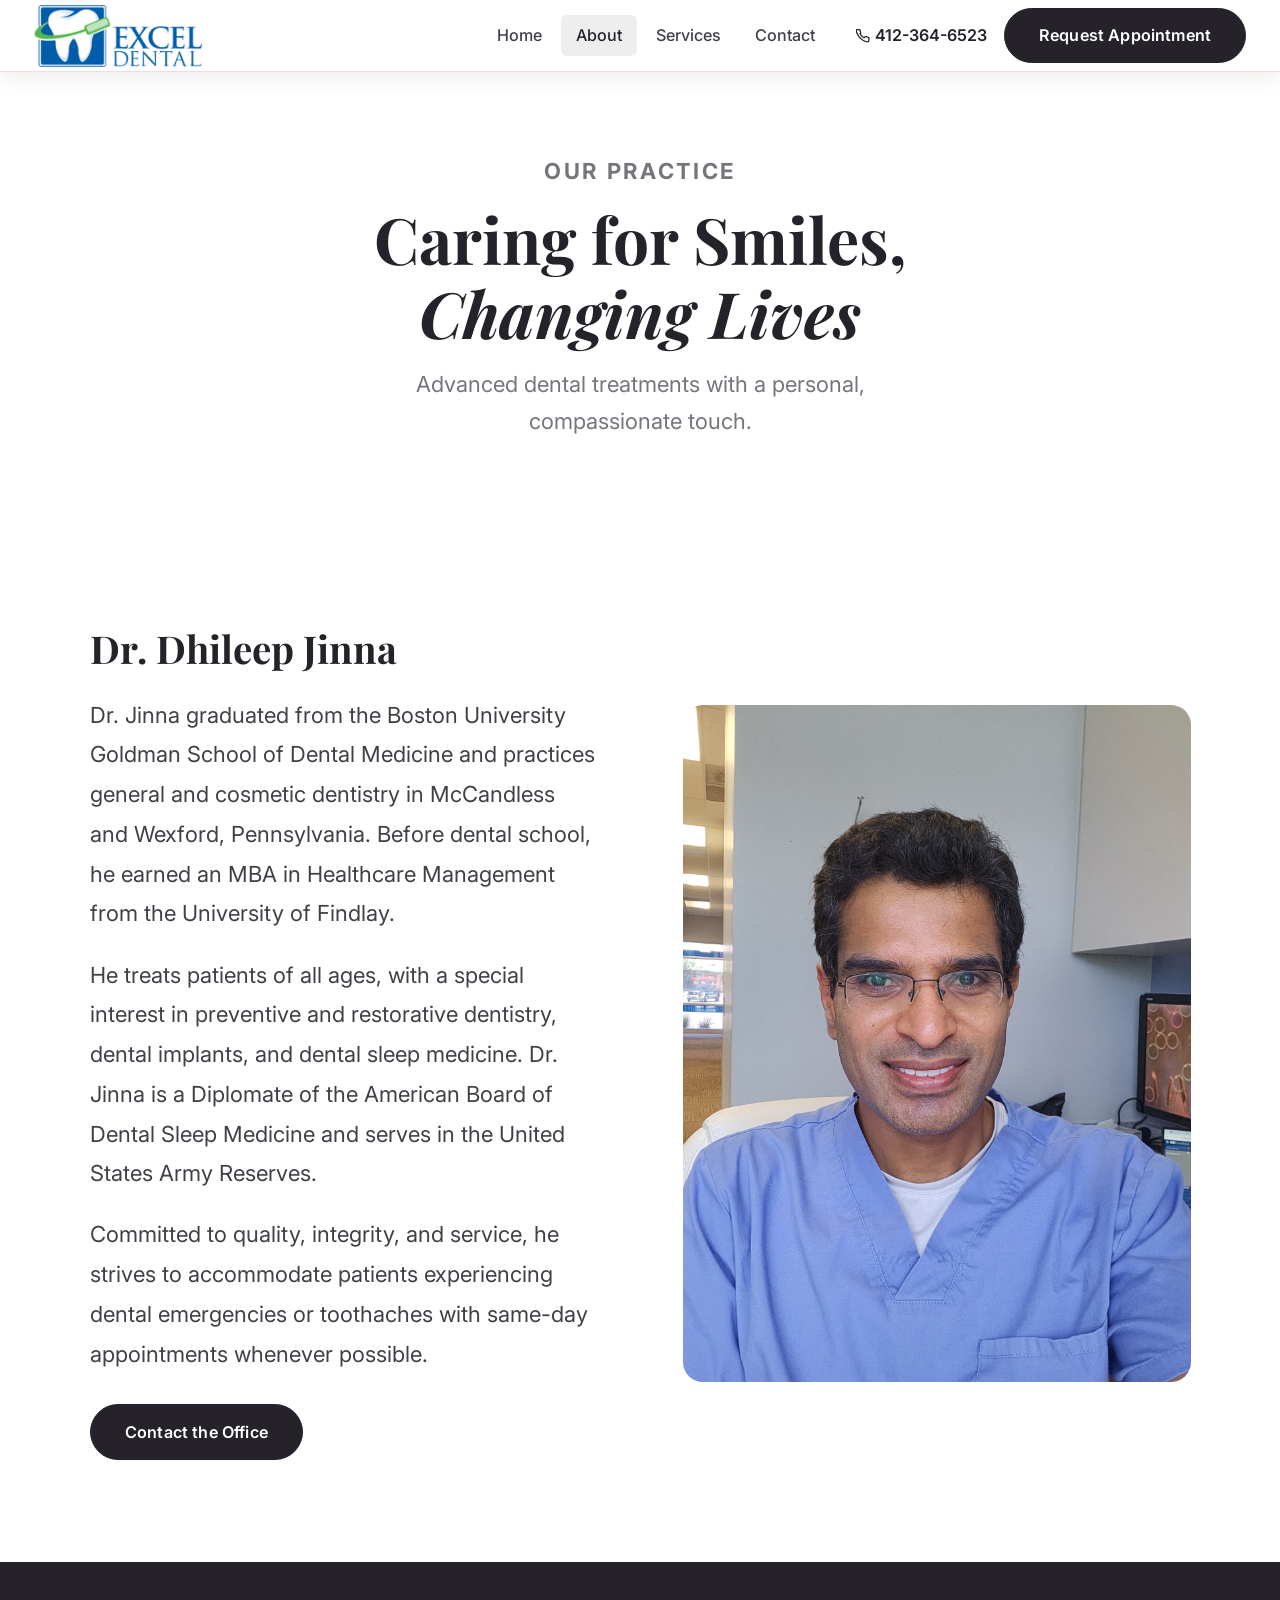
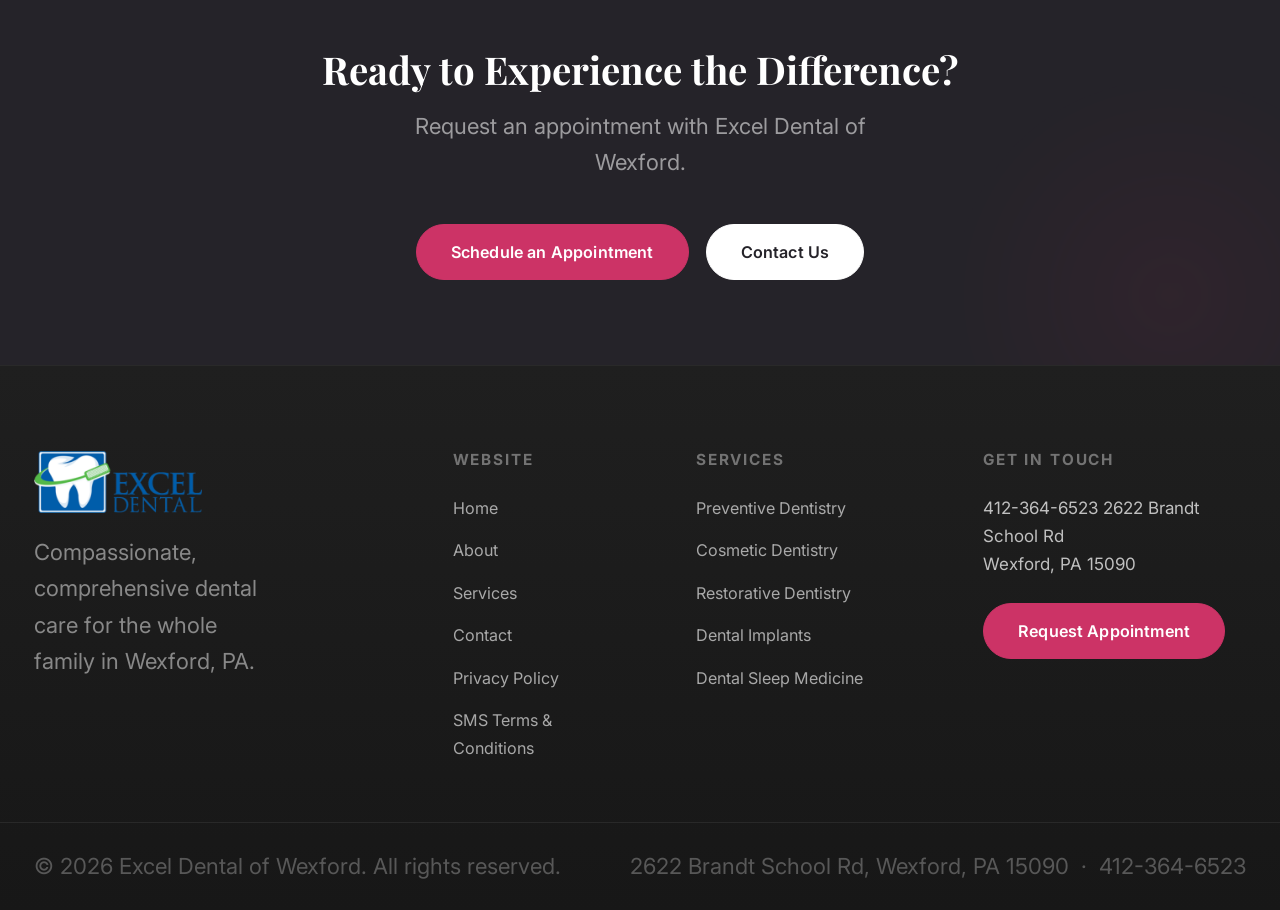
==== commit 79b19313: "improved website - added CTA - added pic of doctor - imporved website pics" ====
--- a/about.html
+++ b/about.html
@@ -106,7 +106,7 @@
       </div>
       <div class="about-story-img fade-up" data-reveal="fade-right">
         <img
-          src="assets/images/dr-dhileep-jinna.png"
+          src="assets/images/doctorPic.jpeg"
           alt="Dr. Dhileep Jinna of Excel Dental of Wexford"
           loading="lazy"
         />
--- a/css/style.css
+++ b/css/style.css
@@ -171,6 +171,7 @@
   display: none;
   background: none; border: none; cursor: pointer;
   padding: .5rem;
+  margin-left: auto;
   flex-direction: column; gap: 5px;
 }
 .nav-hamburger span {
@@ -201,6 +202,8 @@
   touch-action: manipulation;
 }
 .nav-mobile a:hover { background: rgba(42,42,42,.06); }
+.nav-mobile a.btn-dark,
+.nav-mobile a.btn-dark:hover { color: var(--white); }
 .nav-mobile-cta {
   margin-top: 1rem;
   padding-top: 1rem;
@@ -213,9 +216,10 @@
    ===================================================== */
 .hero {
   display: grid;
-  grid-template-columns: 1fr 1fr;
-  min-height: 100vh;
+  grid-template-columns: repeat(2, minmax(0, 1fr));
+  min-height: 0;
   padding-top: 72px;
+  align-items: stretch;
   background:
     linear-gradient(140deg, #ffffff 0%, #fbf3f6 55%, #f8e9ef 100%);
 }
@@ -240,14 +244,14 @@
 .hero-h1 em { font-style: italic; font-weight: 400; }
 .hero-tagline {
   font-family: var(--font-h);
-  font-size: clamp(1rem,1.8vw,1.25rem);
+  font-size: clamp(1rem,1.8vw,1.25rem) !important;
   font-style: italic; font-weight: 400;
   color: var(--muted); margin-bottom: 1rem;
 }
-.hero-desc { font-size: .95rem; color: var(--muted); margin-bottom: 2.5rem; max-width: 380px; line-height: 1.7; }
+.hero-desc { font-size: .98rem !important; color: var(--muted); margin-bottom: 2rem; max-width: 380px; line-height: 1.65; }
 .hero-actions { display: flex; gap: .85rem; flex-wrap: wrap; }
 
-.hero-right { position: relative; overflow: hidden; }
+.hero-right { position: relative; min-width: 0; overflow: hidden; }
 .hero-right::after {
   content: '';
   position: absolute;
@@ -259,8 +263,8 @@
   width: 100%;
   height: 100%;
   object-fit: cover;
-  object-position: center top;
-  transform: scale(1.02);
+  object-position: center;
+  transform: none;
   filter: saturate(1.08) contrast(1.02);
 }
 
@@ -304,9 +308,9 @@
 /* =====================================================
    ABOUT
    ===================================================== */
-.about { display: grid; grid-template-columns: 1fr 1fr; min-height: 580px; }
-.about-left { overflow: hidden; }
-.about-left img { width: 100%; height: 100%; object-fit: cover; transition: transform .7s ease; }
+.about { display: grid; grid-template-columns: repeat(2, minmax(0, 1fr)); min-height: 580px; overflow-x: clip; }
+.about-left { min-width: 0; overflow: hidden; background: #f8e9ef; }
+.about-left img { display: block; width: 100%; height: 100%; min-height: 100%; object-fit: cover; object-position: 62% center; transition: transform .7s ease; }
 .about-left:hover img { transform: scale(1.04); }
 
 .about-right {
@@ -683,6 +687,30 @@
 .info-value { font-size: 1rem; color: var(--text); line-height: 1.6; }
 .info-value a { color: var(--dark); font-weight: 600; }
 .info-value a:hover { text-decoration: underline; }
+
+.home-location .location-info {
+  min-width: 0;
+  padding-top: 4.5rem;
+  padding-bottom: 4.5rem;
+}
+.home-location { grid-template-columns: repeat(2, minmax(0, 1fr)); overflow-x: clip; }
+.home-location .location-map { min-width: 0; }
+.home-location .eyebrow { color: var(--primary-dark); }
+.home-location .location-info h2 { margin-bottom: 1.6rem; max-width: 480px; }
+.visit-address { margin-bottom: 1.5rem; }
+.visit-address address { font-size: 1.05rem; font-style: normal; line-height: 1.55; }
+.visit-address address a { font-weight: 600; }
+.visit-phone { display: inline-block; margin-top: .45rem; color: var(--primary-dark); font-weight: 700; }
+.visit-hours { max-width: 520px; margin-bottom: 1.5rem; }
+.visit-hours h3 { font-family: var(--font-b); font-size: 1rem; margin-bottom: .6rem; }
+.visit-hours table { width: 100%; table-layout: fixed; border-collapse: collapse; background: rgba(255,255,255,.78); }
+.visit-hours th,
+.visit-hours td { padding: .48rem .7rem; border: 1px solid rgba(37,35,41,.12); text-align: left; font-size: .9rem; line-height: 1.35; }
+.visit-hours th { width: 42%; font-weight: 600; }
+.visit-hours tr:nth-child(even) { background: rgba(204,51,102,.045); }
+.visit-appointment { align-self: flex-start; }
+.home-location .location-map { min-height: 100%; }
+.home-location .location-map iframe { display: block; min-height: 100%; }
 
 /* =====================================================
    FOOTER
@@ -863,7 +891,7 @@
 .about-story-text h2 { font-size: clamp(1.75rem,3vw,2.5rem); margin-bottom: 1.5rem; }
 .about-story-text p  { color: var(--text); line-height: 1.8; margin-bottom: 1.25rem; }
 .about-story-img { border-radius: var(--radius); overflow: hidden; }
-.about-story-img img { width: 100%; aspect-ratio: 4/3; object-fit: cover; }
+.about-story-img img { width: 100%; aspect-ratio: 3 / 4; object-fit: cover; object-position: center 24%; }
 
 .values-section { padding: 6rem 2rem; }
 .values-header  { text-align: center; max-width: 560px; margin: 0 auto 3rem; }
@@ -1540,7 +1568,7 @@
   .office-video-section { padding: 2rem 1.5rem 1rem; }
 }
 
-@media (max-width: 900px) {
+@media (max-width: 1024px) {
   .nav-menu,
   .nav-actions .btn,
   .nav-phone           { display: none; }
@@ -1552,12 +1580,12 @@
 
   /* Hero */
   .hero                { grid-template-columns: 1fr; }
-  .hero-right          { order: -1; height: 55vw; min-height: 280px; max-height: 420px; }
+  .hero-right          { order: -1; width: 100%; height: 55vw; min-height: 280px; max-height: 420px; aspect-ratio: auto; }
   .hero-left           { padding: 3rem 1.5rem; }
 
   /* About */
   .about               { grid-template-columns: 1fr; }
-  .about-left          { height: 300px; }
+  .about-left          { height: auto; min-height: 0; }
   .about-right         { padding: 3rem 1.5rem; }
 
   /* Trust strip */
@@ -1582,6 +1610,8 @@
   /* Location */
   .location            { grid-template-columns: 1fr; }
   .location-map iframe { min-height: 300px; }
+  .home-location .location-map { min-height: 320px; }
+  .home-location .location-map iframe { min-height: 320px; }
   .location-info       { padding: 3rem 1.5rem; }
 
   /* Footer */
